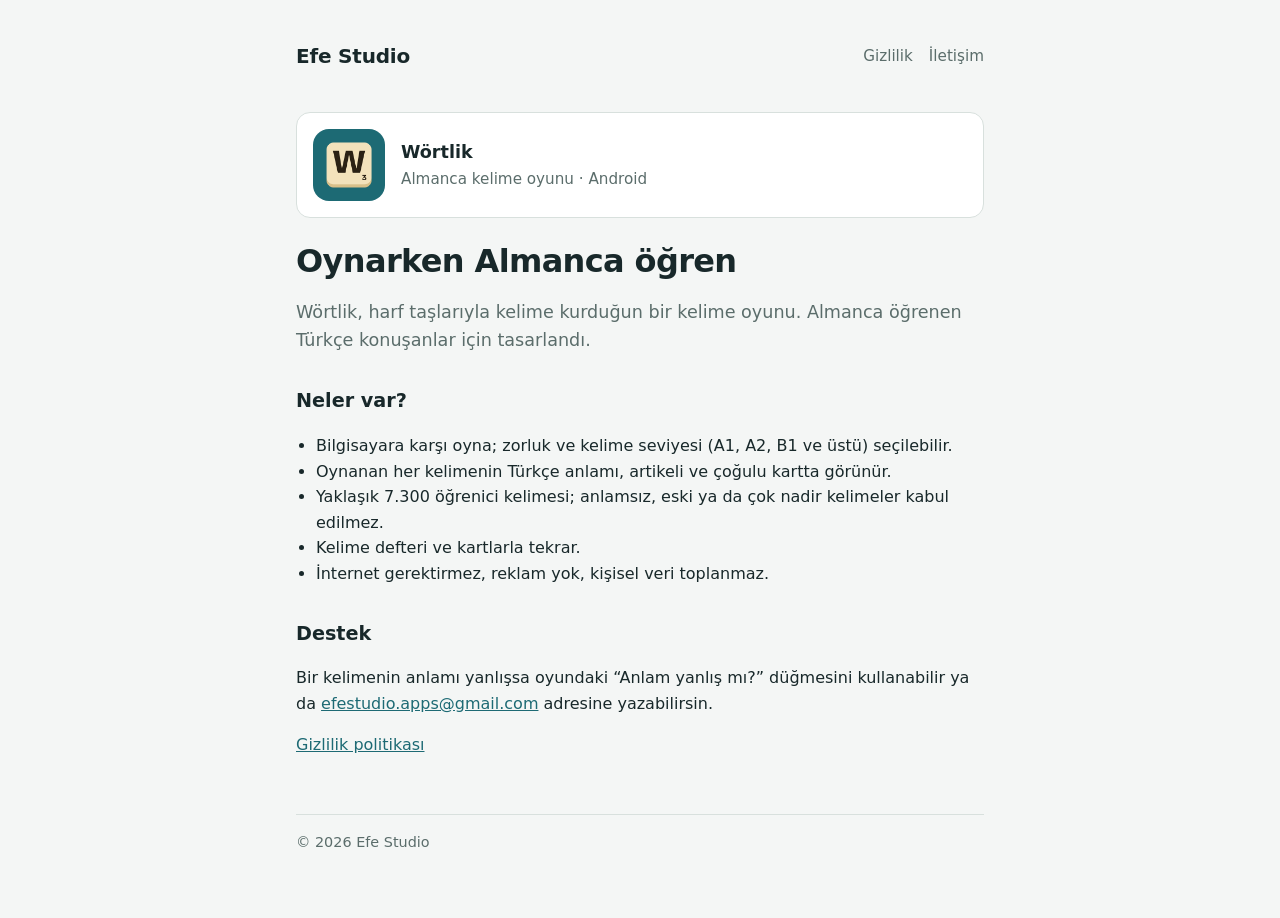
==== woertlik/index.html @ c102fc2e "Efe Studio sitesi: ana sayfa, Wörtlik sayfası ve gizlilik politikası Co-Authored-By: Claude Opus 5.5" ====
<!doctype html>
<html lang="tr">
<head>
<meta charset="utf-8">
<meta name="viewport" content="width=device-width, initial-scale=1">
<title>Wörtlik</title>
<meta name="description" content="Wörtlik – Türkçe konuşanlar için Almanca kelime oyunu.">
<link rel="stylesheet" href="../style.css">
</head>
<body>
<div class="wrap">
<header><a class="brand" href="../">Efe Studio</a><nav><a href="gizlilik.html">Gizlilik</a><a href="../#iletisim">İletişim</a></nav></header>
<div class="card" style="margin-bottom:24px"><img src="icon.png" alt="Wörtlik ikonu"><div><b>Wörtlik</b><span>Almanca kelime oyunu · Android</span></div></div>
<h1>Oynarken Almanca öğren</h1>
<p class="lead">Wörtlik, harf taşlarıyla kelime kurduğun bir kelime oyunu. Almanca öğrenen Türkçe konuşanlar için tasarlandı.</p>
<h2>Neler var?</h2>
<ul>
<li>Bilgisayara karşı oyna; zorluk ve kelime seviyesi (A1, A2, B1 ve üstü) seçilebilir.</li>
<li>Oynanan her kelimenin Türkçe anlamı, artikeli ve çoğulu kartta görünür.</li>
<li>Yaklaşık 7.300 öğrenici kelimesi; anlamsız, eski ya da çok nadir kelimeler kabul edilmez.</li>
<li>Kelime defteri ve kartlarla tekrar.</li>
<li>İnternet gerektirmez, reklam yok, kişisel veri toplanmaz.</li>
</ul>
<h2>Destek</h2>
<p>Bir kelimenin anlamı yanlışsa oyundaki “Anlam yanlış mı?” düğmesini kullanabilir ya da <a href="mailto:efestudio.apps@gmail.com">efestudio.apps@gmail.com</a> adresine yazabilirsin.</p>
<p><a href="gizlilik.html">Gizlilik politikası</a></p>
<footer>© 2026 Efe Studio</footer>
</div>
</body>
</html>
---- style.css ----
:root{--bg:#f4f6f5;--surface:#fff;--ink:#18282a;--muted:#5b6d6b;--line:#d8e0dd;--accent:#1d6a74}
@media (prefers-color-scheme:dark){:root{--bg:#0f1615;--surface:#172120;--ink:#e6eeeb;--muted:#9db0ac;--line:#2a3735;--accent:#4eb0bb}}
*{box-sizing:border-box}
body{margin:0;background:var(--bg);color:var(--ink);font:16px/1.6 system-ui,-apple-system,"Segoe UI",Roboto,sans-serif}
.wrap{max-width:720px;margin:0 auto;padding:40px 16px 64px}
header{display:flex;align-items:center;justify-content:space-between;gap:12px;margin-bottom:40px}
.brand{font-weight:800;font-size:1.25rem;color:var(--ink);text-decoration:none;letter-spacing:-.01em}
nav a{color:var(--muted);text-decoration:none;margin-left:16px;font-size:.95rem}
nav a:hover{color:var(--accent)}
h1{font-size:2rem;line-height:1.2;margin:0 0 12px;letter-spacing:-.02em}
h2{font-size:1.2rem;margin:32px 0 8px}
p,li{color:var(--ink)}
.lead{color:var(--muted);font-size:1.1rem;margin-bottom:32px}
.card{display:flex;gap:16px;align-items:center;background:var(--surface);border:1px solid var(--line);border-radius:14px;padding:16px;text-decoration:none;color:inherit}
.card img{width:72px;height:72px;border-radius:16px;flex:none}
.card b{display:block;font-size:1.1rem}
.card span{color:var(--muted);font-size:.95rem}
.badge{display:inline-block;font-size:.8rem;color:var(--accent);border:1px solid var(--accent);border-radius:999px;padding:1px 10px;margin-top:4px}
a{color:var(--accent)}
footer{margin-top:56px;padding-top:16px;border-top:1px solid var(--line);color:var(--muted);font-size:.9rem}
ul{padding-left:20px}
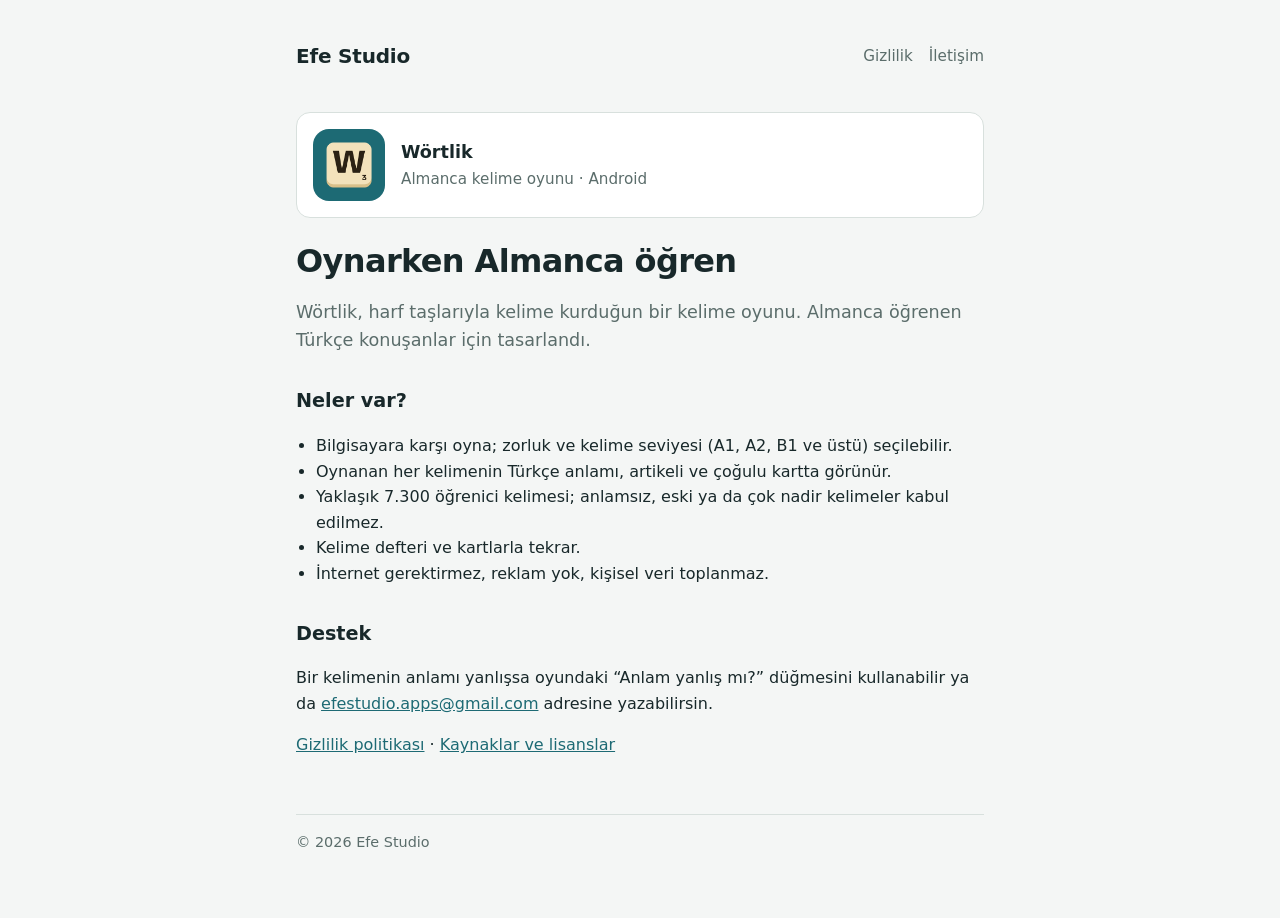
==== commit 1c0c0b47: "Wörtlik: kaynaklar ve lisanslar sayfası (Tatoeba atıfları, CC BY-SA sözlük verisi) Co-Authored-By: C" ====
--- a/woertlik/index.html
+++ b/woertlik/index.html
@@ -23,7 +23,7 @@
 </ul>
 <h2>Destek</h2>
 <p>Bir kelimenin anlamı yanlışsa oyundaki “Anlam yanlış mı?” düğmesini kullanabilir ya da <a href="mailto:efestudio.apps@gmail.com">efestudio.apps@gmail.com</a> adresine yazabilirsin.</p>
-<p><a href="gizlilik.html">Gizlilik politikası</a></p>
+<p><a href="gizlilik.html">Gizlilik politikası</a> · <a href="kaynaklar.html">Kaynaklar ve lisanslar</a></p>
 <footer>© 2026 Efe Studio</footer>
 </div>
 </body>
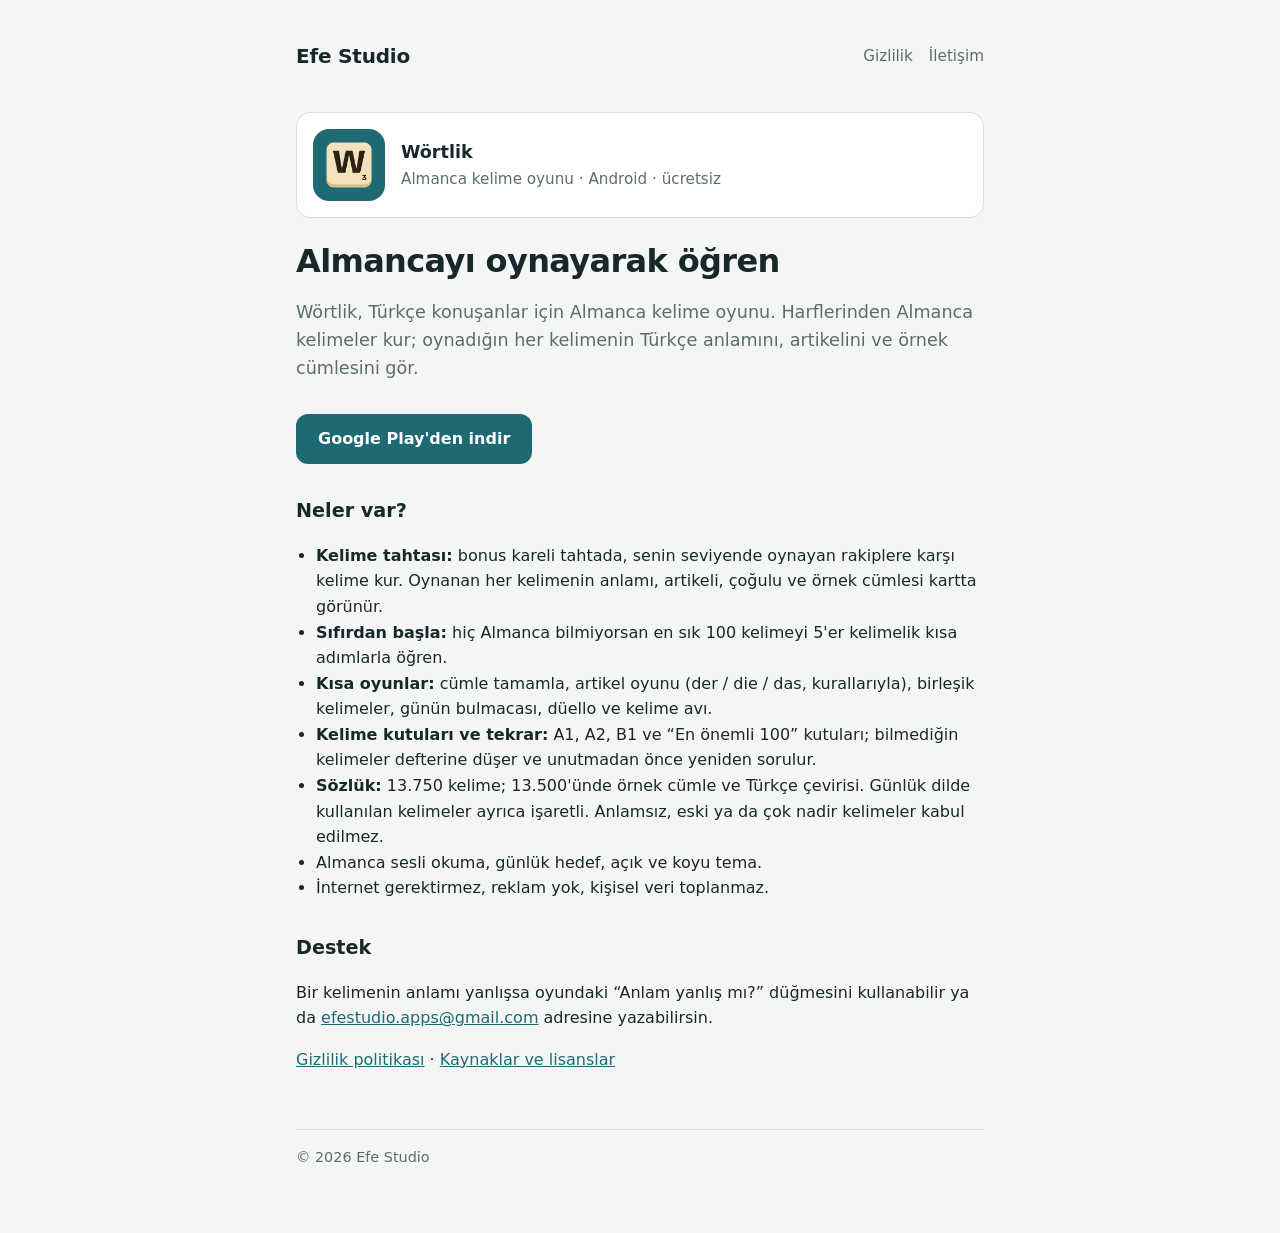
==== commit ee55bb42: "Wörtlik sayfası ve ana sayfa: Google Play bağlantısı, güncel özellikler ve sözlük sayıları (13.750 k" ====
--- a/woertlik/index.html
+++ b/woertlik/index.html
@@ -3,22 +3,25 @@
 <head>
 <meta charset="utf-8">
 <meta name="viewport" content="width=device-width, initial-scale=1">
-<title>Wörtlik</title>
-<meta name="description" content="Wörtlik – Türkçe konuşanlar için Almanca kelime oyunu.">
+<title>Wörtlik – Almanca kelime oyunu</title>
+<meta name="description" content="Wörtlik – Türkçe konuşanlar için Almanca kelime oyunu. Kelimeyi kur, Türkçesini gör. Google Play'de ücretsiz.">
 <link rel="stylesheet" href="../style.css">
 </head>
 <body>
 <div class="wrap">
 <header><a class="brand" href="../">Efe Studio</a><nav><a href="gizlilik.html">Gizlilik</a><a href="../#iletisim">İletişim</a></nav></header>
-<div class="card" style="margin-bottom:24px"><img src="icon.png" alt="Wörtlik ikonu"><div><b>Wörtlik</b><span>Almanca kelime oyunu · Android</span></div></div>
-<h1>Oynarken Almanca öğren</h1>
-<p class="lead">Wörtlik, harf taşlarıyla kelime kurduğun bir kelime oyunu. Almanca öğrenen Türkçe konuşanlar için tasarlandı.</p>
+<div class="card" style="margin-bottom:24px"><img src="icon.png" alt="Wörtlik ikonu"><div><b>Wörtlik</b><span>Almanca kelime oyunu · Android · ücretsiz</span></div></div>
+<h1>Almancayı oynayarak öğren</h1>
+<p class="lead">Wörtlik, Türkçe konuşanlar için Almanca kelime oyunu. Harflerinden Almanca kelimeler kur; oynadığın her kelimenin Türkçe anlamını, artikelini ve örnek cümlesini gör.</p>
+<p><a class="btn" href="https://play.google.com/store/apps/details?id=com.efestudioapps.woertlik">Google Play'den indir</a></p>
 <h2>Neler var?</h2>
 <ul>
-<li>Bilgisayara karşı oyna; zorluk ve kelime seviyesi (A1, A2, B1 ve üstü) seçilebilir.</li>
-<li>Oynanan her kelimenin Türkçe anlamı, artikeli ve çoğulu kartta görünür.</li>
-<li>Yaklaşık 7.300 öğrenici kelimesi; anlamsız, eski ya da çok nadir kelimeler kabul edilmez.</li>
-<li>Kelime defteri ve kartlarla tekrar.</li>
+<li><b>Kelime tahtası:</b> bonus kareli tahtada, senin seviyende oynayan rakiplere karşı kelime kur. Oynanan her kelimenin anlamı, artikeli, çoğulu ve örnek cümlesi kartta görünür.</li>
+<li><b>Sıfırdan başla:</b> hiç Almanca bilmiyorsan en sık 100 kelimeyi 5'er kelimelik kısa adımlarla öğren.</li>
+<li><b>Kısa oyunlar:</b> cümle tamamla, artikel oyunu (der / die / das, kurallarıyla), birleşik kelimeler, günün bulmacası, düello ve kelime avı.</li>
+<li><b>Kelime kutuları ve tekrar:</b> A1, A2, B1 ve “En önemli 100” kutuları; bilmediğin kelimeler defterine düşer ve unutmadan önce yeniden sorulur.</li>
+<li><b>Sözlük:</b> 13.750 kelime; 13.500'ünde örnek cümle ve Türkçe çevirisi. Günlük dilde kullanılan kelimeler ayrıca işaretli. Anlamsız, eski ya da çok nadir kelimeler kabul edilmez.</li>
+<li>Almanca sesli okuma, günlük hedef, açık ve koyu tema.</li>
 <li>İnternet gerektirmez, reklam yok, kişisel veri toplanmaz.</li>
 </ul>
 <h2>Destek</h2>
--- a/style.css
+++ b/style.css
@@ -19,3 +19,5 @@
 a{color:var(--accent)}
 footer{margin-top:56px;padding-top:16px;border-top:1px solid var(--line);color:var(--muted);font-size:.9rem}
 ul{padding-left:20px}
+.btn{display:inline-block;background:var(--accent);color:#fff;font-weight:700;text-decoration:none;border-radius:12px;padding:12px 22px}
+@media (prefers-color-scheme:dark){.btn{color:#0f1615}}
